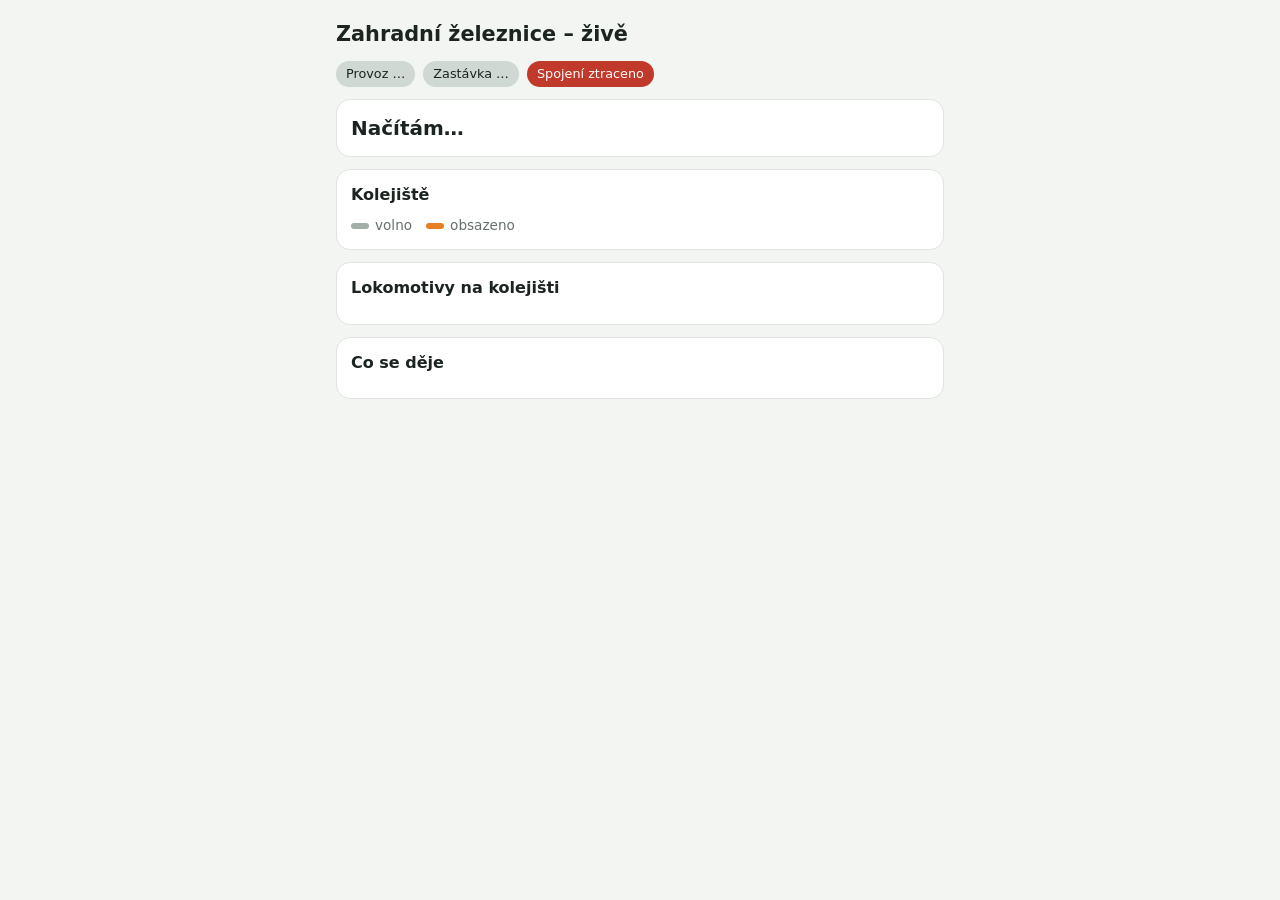
==== static/view.html @ a846a18c "graphic railway layout view" ====
<!doctype html>
<html lang="cs">
<head>
<meta charset="utf-8">
<meta name="viewport" content="width=device-width, initial-scale=1, viewport-fit=cover">
<meta name="theme-color" content="#1f6f43">
<title>Zahradní železnice – živě</title>
<link rel="stylesheet" href="/static/styl.css">
</head>
<body>
<main>
  <h1>Zahradní železnice – živě</h1>
  <div class="chips">
    <span class="chip" id="chip-provoz">Provoz …</span>
    <span class="chip" id="chip-zastavka">Zastávka …</span>
    <span class="chip hidden off" id="chip-spojeni">Spojení ztraceno</span>
  </div>

  <section class="card">
    <div class="faze" id="faze">Načítám…</div>
  </section>

  <section class="card">
    <h2>Kolejiště</h2>
    <div class="kolejiste" id="kolejiste"></div>
    <div class="legenda muted"><span>volno</span><span class="obsazeno">obsazeno</span></div>
  </section>

  <section class="card">
    <h2>Lokomotivy na kolejišti</h2>
    <div id="lokomotivy"></div>
  </section>

  <section class="card">
    <h2>Co se děje</h2>
    <div class="log" id="log"></div>
  </section>
</main>

<script src="/static/kolejiste.js"></script>
<script>
  const $ = (id) => document.getElementById(id);
  let posledniLog = "";

  function vykresli(s) {
    $("chip-spojeni").classList.add("hidden");
    $("chip-provoz").textContent = s.bezi ? "Provoz běží" : "Provoz stojí";
    $("chip-provoz").className = "chip " + (s.bezi ? "on" : "");
    $("chip-zastavka").textContent = s.zastavka_povolena ? "Zastávka v provozu" : "Zastávka mimo provoz";
    $("faze").textContent = s.faze;

    vykresliKolejiste($("kolejiste"), s.segmenty,
      Object.fromEntries(s.lokomotivy.map((l) => [l.kolej, l.jmeno])));

    $("lokomotivy").replaceChildren(...s.lokomotivy.map((l) => {
      const radek = document.createElement("div");
      radek.className = "loko";
      const jmeno = document.createElement("b");
      jmeno.textContent = `${l.jmeno} (${l.adresa})`;
      const info = document.createElement("span");
      info.className = "muted";
      info.textContent = `vyjíždí z koleje ${l.kolej} · ` + (l.rychlost > 0 ? `jede (rychlost ${l.rychlost})` : "stojí");
      radek.append(jmeno, info);
      return radek;
    }));

    const zpravy = s.log.filter(([, zprava]) => !zprava.startsWith("->"));
    const logText = JSON.stringify(zpravy);
    if (logText !== posledniLog) {
      posledniLog = logText;
      $("log").replaceChildren(...zpravy.slice().reverse().map(([cas, zprava]) => {
        const div = document.createElement("div");
        const t = document.createElement("time");
        t.textContent = cas;
        div.append(t, zprava);
        return div;
      }));
    }
  }

  async function obnov() {
    try {
      const r = await fetch("/api/stav", { cache: "no-store" });
      vykresli(await r.json());
    } catch (e) {
      $("chip-spojeni").classList.remove("hidden");
    }
  }

  obnov();
  setInterval(obnov, 1000);
</script>
</body>
</html>
---- static/styl.css ----
:root {
  --bg: #f3f5f2;
  --card: #ffffff;
  --text: #1c2420;
  --muted: #64706a;
  --line: #dfe4df;
  --accent: #1f6f43;
  --accent-text: #ffffff;
  --danger: #c0392b;
  --warn-bg: #fff4d6;
  --warn-text: #7a5600;
  --busy: #e67e22;
  --free: #cfd8d2;
  --track: #a3aea8;
}
@media (prefers-color-scheme: dark) {
  :root {
    --bg: #121614;
    --card: #1c221f;
    --text: #e6ece8;
    --muted: #94a19a;
    --line: #2c3530;
    --accent: #3fa36b;
    --accent-text: #0d1410;
    --danger: #e5584a;
    --warn-bg: #3a2f12;
    --warn-text: #f3d48a;
    --busy: #f39c3d;
    --free: #34403a;
    --track: #56635c;
  }
}
* { box-sizing: border-box; }
body {
  margin: 0;
  background: var(--bg);
  color: var(--text);
  font: 16px/1.4 system-ui, -apple-system, "Segoe UI", Roboto, sans-serif;
}
main { max-width: 640px; margin: 0 auto; padding: 16px 16px 40px; }
h1 { font-size: 1.3rem; margin: 4px 0 12px; }
h2 { font-size: 1rem; margin: 0 0 10px; }
.card {
  background: var(--card);
  border: 1px solid var(--line);
  border-radius: 14px;
  padding: 14px;
  margin-bottom: 12px;
}
.chips { display: flex; gap: 8px; flex-wrap: wrap; margin-bottom: 12px; }
.chip {
  font-size: .8rem; padding: 4px 10px; border-radius: 999px;
  background: var(--free); color: var(--text);
}
.chip.on { background: var(--accent); color: var(--accent-text); }
.chip.off { background: var(--danger); color: #fff; }
.faze { font-size: 1.25rem; font-weight: 600; }
.muted { color: var(--muted); font-size: .85rem; }
.segmenty { display: grid; grid-template-columns: repeat(2, 1fr); gap: 8px; }
.seg {
  border-radius: 10px; padding: 10px; background: var(--free);
  transition: background .2s;
}
.seg.obsazeno { background: var(--busy); color: #1a1006; }
.seg b { display: block; font-size: 1.05rem; }
.seg span { font-size: .8rem; }
.tlacitka { display: grid; gap: 8px; }
button {
  font: inherit; font-weight: 600; border: 0; border-radius: 12px;
  padding: 14px; cursor: pointer; background: var(--free); color: var(--text);
}
button.primary { background: var(--accent); color: var(--accent-text); }
button.danger { background: var(--danger); color: #fff; font-size: 1.1rem; padding: 18px; }
button:disabled { opacity: .45; cursor: default; }
.varovani {
  background: var(--warn-bg); color: var(--warn-text);
  border-radius: 10px; padding: 10px; font-size: .9rem; margin-bottom: 10px;
}
.hidden { display: none; }
label.radek {
  display: flex; justify-content: space-between; align-items: center;
  gap: 12px; padding: 8px 0; border-bottom: 1px solid var(--line);
}
label.radek:last-of-type { border-bottom: 0; }
input[type=number], select {
  width: 90px; font: inherit; padding: 8px; border-radius: 8px;
  border: 1px solid var(--line); background: var(--bg); color: var(--text); text-align: right;
}
select { width: 150px; text-align: left; }
input[type=checkbox] { width: 24px; height: 24px; accent-color: var(--accent); }
.log {
  font: .78rem/1.45 ui-monospace, Consolas, monospace;
  max-height: 260px; overflow-y: auto; white-space: pre-wrap; word-break: break-word;
}
.log time { color: var(--muted); margin-right: 6px; }
.zprava { min-height: 1.2em; font-size: .85rem; margin-top: 8px; }
.loko {
  display: flex; justify-content: space-between; align-items: baseline; flex-wrap: wrap;
  gap: 4px 12px; padding: 8px 0; border-bottom: 1px solid var(--line);
}
.loko:last-child { border-bottom: 0; }
.kolejiste svg { display: block; width: 100%; height: auto; }
.seg-kolej path {
  fill: none; stroke: var(--track); stroke-width: 7; stroke-linecap: round;
  transition: stroke .2s;
}
.seg-kolej.obsazeno path { stroke: var(--busy); }
.predel line { stroke: var(--text); stroke-width: 2.5; }
.nastupiste { fill: var(--muted); }
.popisek { fill: var(--text); font-size: 15px; font-weight: 700; }
.popisek-maly { fill: var(--muted); font-size: 11px; }
.legenda { display: flex; gap: 14px; margin-top: 6px; }
.legenda span::before {
  content: ""; display: inline-block; width: 18px; height: 6px; border-radius: 3px;
  margin-right: 6px; vertical-align: middle; background: var(--track);
}
.legenda span.obsazeno::before { background: var(--busy); }
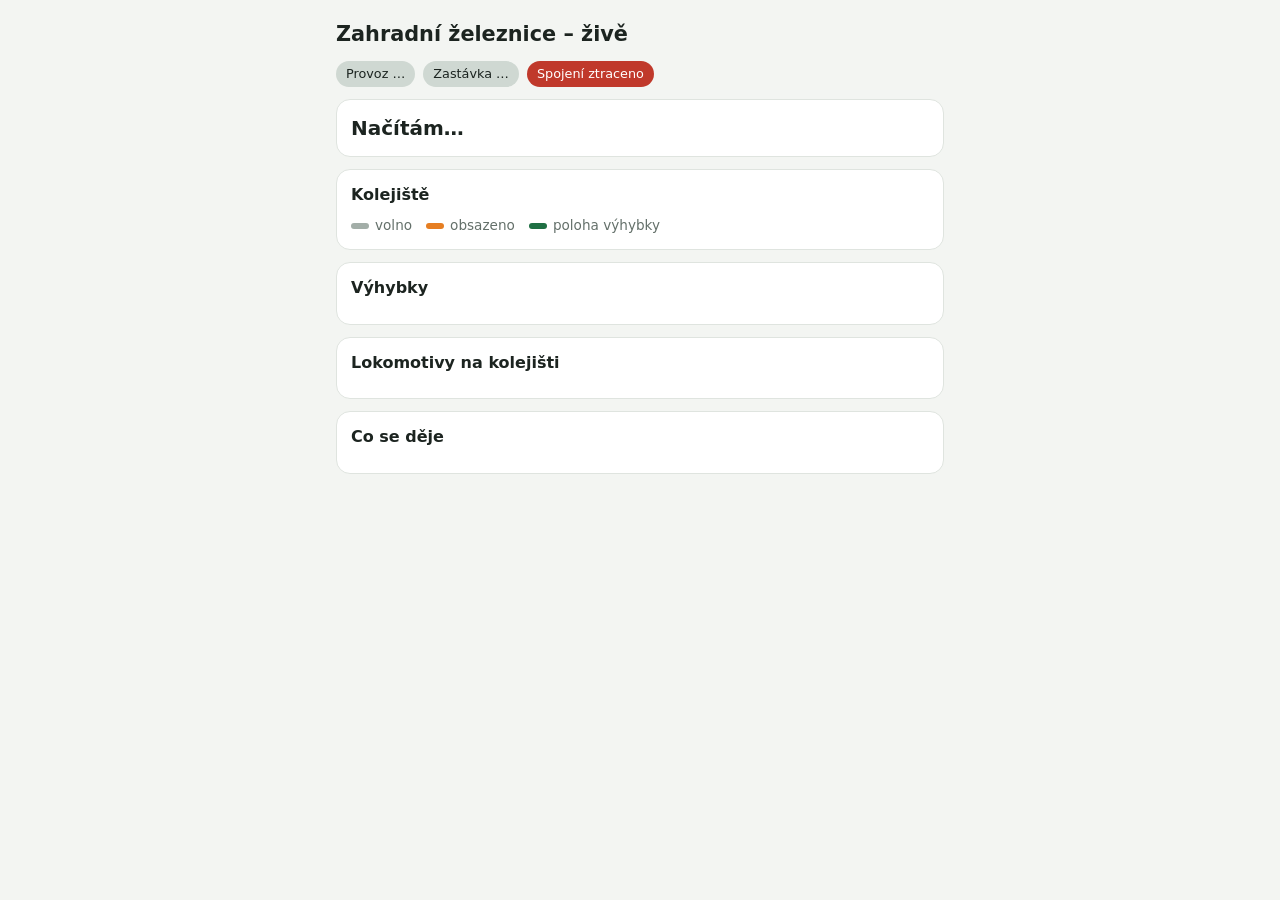
==== commit 98c7715a: "added turnouts" ====
--- a/static/view.html
+++ b/static/view.html
@@ -23,7 +23,12 @@
   <section class="card">
     <h2>Kolejiště</h2>
     <div class="kolejiste" id="kolejiste"></div>
-    <div class="legenda muted"><span>volno</span><span class="obsazeno">obsazeno</span></div>
+    <div class="legenda muted"><span>volno</span><span class="obsazeno">obsazeno</span><span class="jazyk">poloha výhybky</span></div>
+  </section>
+
+  <section class="card">
+    <h2>Výhybky</h2>
+    <div id="vyhybky"></div>
   </section>
 
   <section class="card">
@@ -50,7 +55,9 @@
     $("faze").textContent = s.faze;
 
     vykresliKolejiste($("kolejiste"), s.segmenty,
-      Object.fromEntries(s.lokomotivy.map((l) => [l.kolej, l.jmeno])));
+      Object.fromEntries(s.lokomotivy.map((l) => [l.kolej, l.jmeno])), s.vyhybky, s.vyhybky_koleje);
+
+    vykresliVyhybky($("vyhybky"), s.vyhybky, s.cesta);
 
     $("lokomotivy").replaceChildren(...s.lokomotivy.map((l) => {
       const radek = document.createElement("div");
--- a/static/styl.css
+++ b/static/styl.css
@@ -109,9 +109,14 @@
 .nastupiste { fill: var(--muted); }
 .popisek { fill: var(--text); font-size: 15px; font-weight: 700; }
 .popisek-maly { fill: var(--muted); font-size: 11px; }
-.legenda { display: flex; gap: 14px; margin-top: 6px; }
+.legenda { display: flex; flex-wrap: wrap; gap: 4px 14px; margin-top: 6px; }
 .legenda span::before {
   content: ""; display: inline-block; width: 18px; height: 6px; border-radius: 3px;
   margin-right: 6px; vertical-align: middle; background: var(--track);
 }
 .legenda span.obsazeno::before { background: var(--busy); }
+.cesta { font-weight: 600; margin-bottom: 4px; }
+.vyhybka path { fill: none; stroke: transparent; stroke-width: 4; stroke-linecap: round; }
+.vyhybka path.aktivni { stroke: var(--accent); }
+.vyhybka.neznama path { stroke: var(--muted); stroke-width: 2; stroke-dasharray: 2 3; }
+.legenda span.jazyk::before { background: var(--accent); }
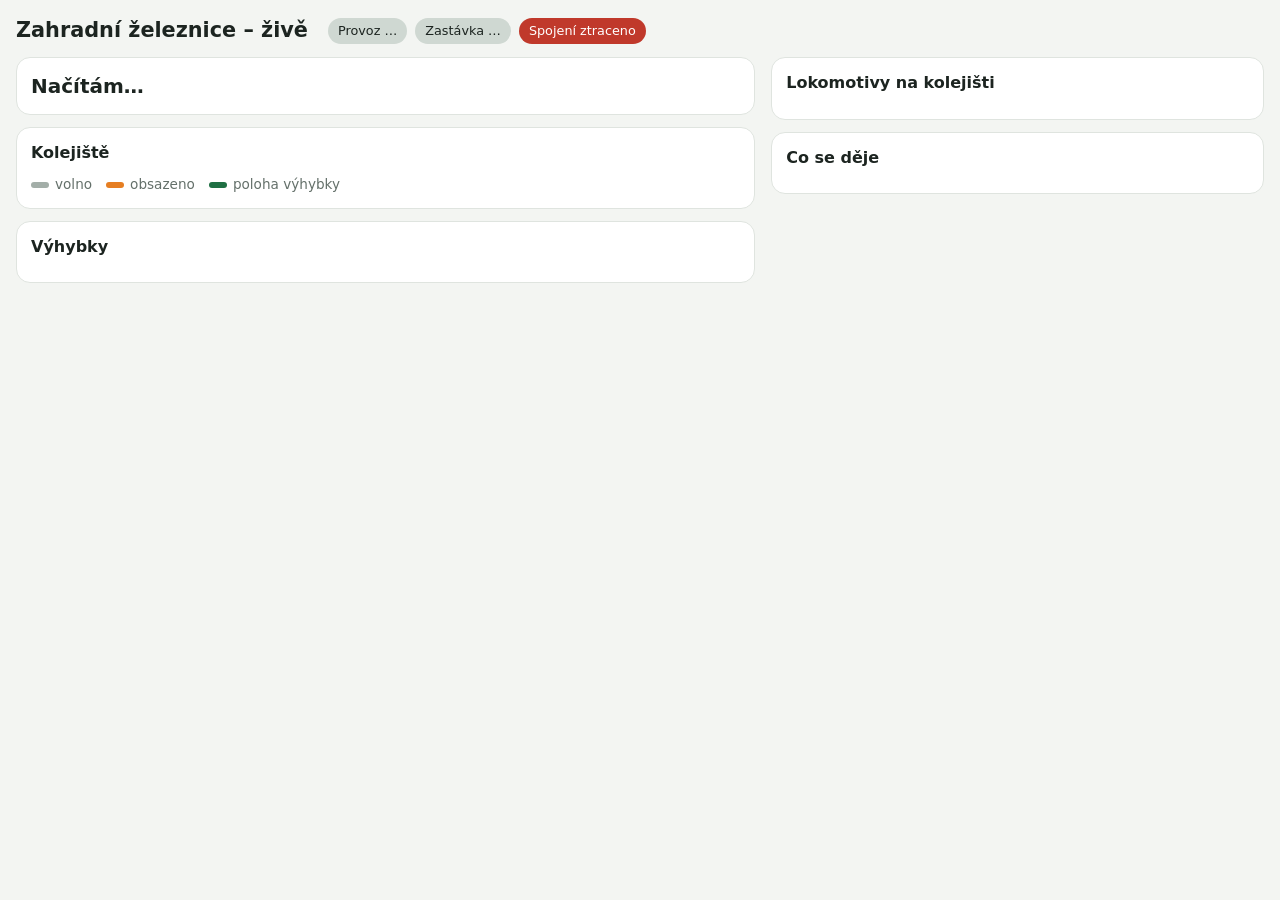
==== commit 048e6e60: "Využít širokou obrazovku na počítači Od 1000 px se stránky skládají do sloupců (od 1500 px do tří), " ====
--- a/static/view.html
+++ b/static/view.html
@@ -8,13 +8,17 @@
 <link rel="stylesheet" href="/static/styl.css">
 </head>
 <body>
-<main>
+<main class="nastenka">
+  <header>
   <h1>Zahradní železnice – živě</h1>
   <div class="chips">
     <span class="chip" id="chip-provoz">Provoz …</span>
     <span class="chip" id="chip-zastavka">Zastávka …</span>
     <span class="chip hidden off" id="chip-spojeni">Spojení ztraceno</span>
   </div>
+  </header>
+
+  <div class="sloupec-a">
 
   <section class="card">
     <div class="faze" id="faze">Načítám…</div>
@@ -31,15 +35,21 @@
     <div id="vyhybky"></div>
   </section>
 
+  </div>
+
+  <div class="sloupec-b">
   <section class="card">
     <h2>Lokomotivy na kolejišti</h2>
     <div id="lokomotivy"></div>
   </section>
+  </div>
 
+  <div class="sloupec-c">
   <section class="card">
     <h2>Co se děje</h2>
     <div class="log" id="log"></div>
   </section>
+  </div>
 </main>
 
 <script src="/static/kolejiste.js"></script>
--- a/static/styl.css
+++ b/static/styl.css
@@ -120,3 +120,37 @@
 .vyhybka path.aktivni { stroke: var(--accent); }
 .vyhybka.neznama path { stroke: var(--muted); stroke-width: 2; stroke-dasharray: 2 3; }
 .legenda span.jazyk::before { background: var(--accent); }
+
+/* Široká obrazovka: sloupce vedle sebe, ať je vše vidět bez scrollování */
+@media (min-width: 1000px) {
+  main.nastenka {
+    max-width: 1800px; padding-bottom: 8px;
+    display: grid; gap: 0 16px; align-items: start;
+    grid-template-columns: minmax(0, 3fr) minmax(0, 2fr);
+    grid-template-rows: auto auto 1fr;
+    grid-template-areas: "hlava hlava" "a b" "a c";
+  }
+  main.nastenka > header {
+    grid-area: hlava; display: flex; align-items: center; flex-wrap: wrap; gap: 8px 20px;
+    margin-bottom: 12px;
+  }
+  main.nastenka > header h1, main.nastenka > header .chips { margin: 0; }
+  .sloupec-a { grid-area: a; display: flex; flex-direction: column; }
+  /* ovládání hned pod stavem, ať je vždy po ruce */
+  .sloupec-a > .card:first-child { order: -2; }
+  .sloupec-a > .card.ovladani { order: -1; }
+  .kolejiste svg { max-height: 38vh; }
+  .sloupec-b { grid-area: b; }
+  .sloupec-c { grid-area: c; }
+  .tlacitka.ovladani { grid-template-columns: repeat(3, 1fr); }
+  .tlacitka.ovladani button.danger { padding: 14px; }
+  .log { max-height: 40vh; }
+}
+@media (min-width: 1500px) {
+  main.nastenka {
+    grid-template-columns: minmax(0, 5fr) minmax(0, 3fr) minmax(0, 3fr);
+    grid-template-rows: auto 1fr;
+    grid-template-areas: "hlava hlava hlava" "a b c";
+  }
+  .log { max-height: calc(100vh - 150px); }
+}
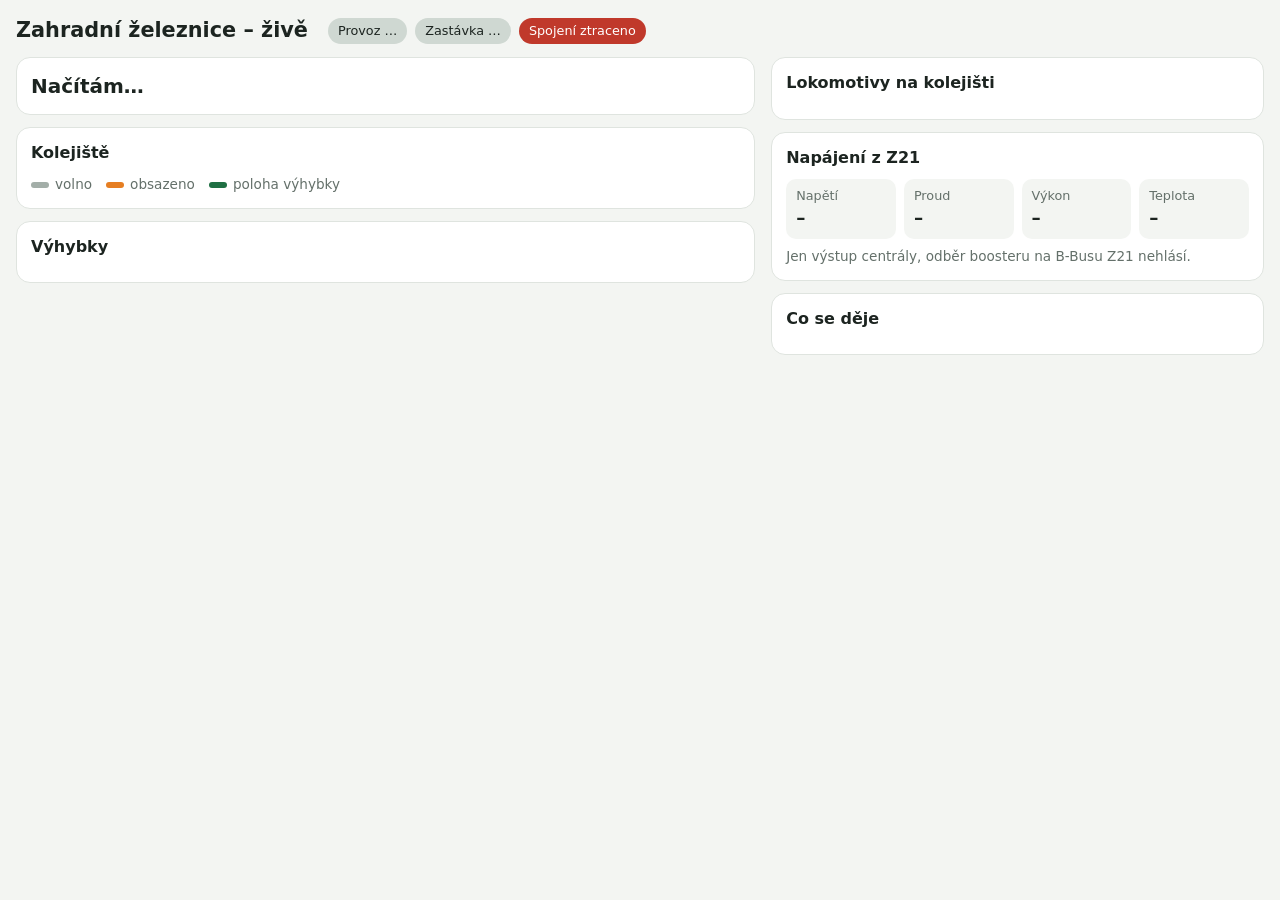
==== commit acb62cbb: "Zobrazovat napájení z Z21 i ve sledování jen pro čtení Co-Authored-By: Claude Opus 5.5 <noreply@anth" ====
--- a/static/view.html
+++ b/static/view.html
@@ -42,6 +42,17 @@
     <h2>Lokomotivy na kolejišti</h2>
     <div id="lokomotivy"></div>
   </section>
+
+  <section class="card">
+    <h2>Napájení z Z21</h2>
+    <div class="mereni">
+      <div><span>Napětí</span><b id="m-napeti">–</b></div>
+      <div><span>Proud</span><b id="m-proud">–</b></div>
+      <div><span>Výkon</span><b id="m-vykon">–</b></div>
+      <div><span>Teplota</span><b id="m-teplota">–</b></div>
+    </div>
+    <div class="muted">Jen výstup centrály, odběr boosteru na B-Busu Z21 nehlásí.</div>
+  </section>
   </div>
 
   <div class="sloupec-c">
@@ -81,6 +92,13 @@
       return radek;
     }));
 
+    const m = s.mereni;
+    const cislo = (h, des) => h.toLocaleString("cs-CZ", { minimumFractionDigits: des, maximumFractionDigits: des });
+    $("m-napeti").textContent = m ? `${cislo(m.napeti_v, 1)} V` : "–";
+    $("m-proud").textContent = m ? `${cislo(m.proud_a, 2)} A` : "–";
+    $("m-vykon").textContent = m ? `${cislo(m.vykon_w, 1)} W` : "–";
+    $("m-teplota").textContent = m ? `${m.teplota_c} °C` : "–";
+
     const zpravy = s.log.filter(([, zprava]) => !zprava.startsWith("->"));
     const logText = JSON.stringify(zpravy);
     if (logText !== posledniLog) {
--- a/static/styl.css
+++ b/static/styl.css
@@ -116,6 +116,11 @@
 }
 .legenda span.obsazeno::before { background: var(--busy); }
 .cesta { font-weight: 600; margin-bottom: 4px; }
+.mereni { display: grid; grid-template-columns: repeat(4, 1fr); gap: 8px; margin-bottom: 8px; }
+.mereni div { border-radius: 10px; padding: 8px 10px; background: var(--bg); }
+.mereni span { display: block; font-size: .8rem; color: var(--muted); }
+.mereni b { font-size: 1.15rem; font-variant-numeric: tabular-nums; white-space: nowrap; }
+@media (max-width: 420px) { .mereni { grid-template-columns: repeat(2, 1fr); } }
 .vyhybka path { fill: none; stroke: transparent; stroke-width: 4; stroke-linecap: round; }
 .vyhybka path.aktivni { stroke: var(--accent); }
 .vyhybka.neznama path { stroke: var(--muted); stroke-width: 2; stroke-dasharray: 2 3; }
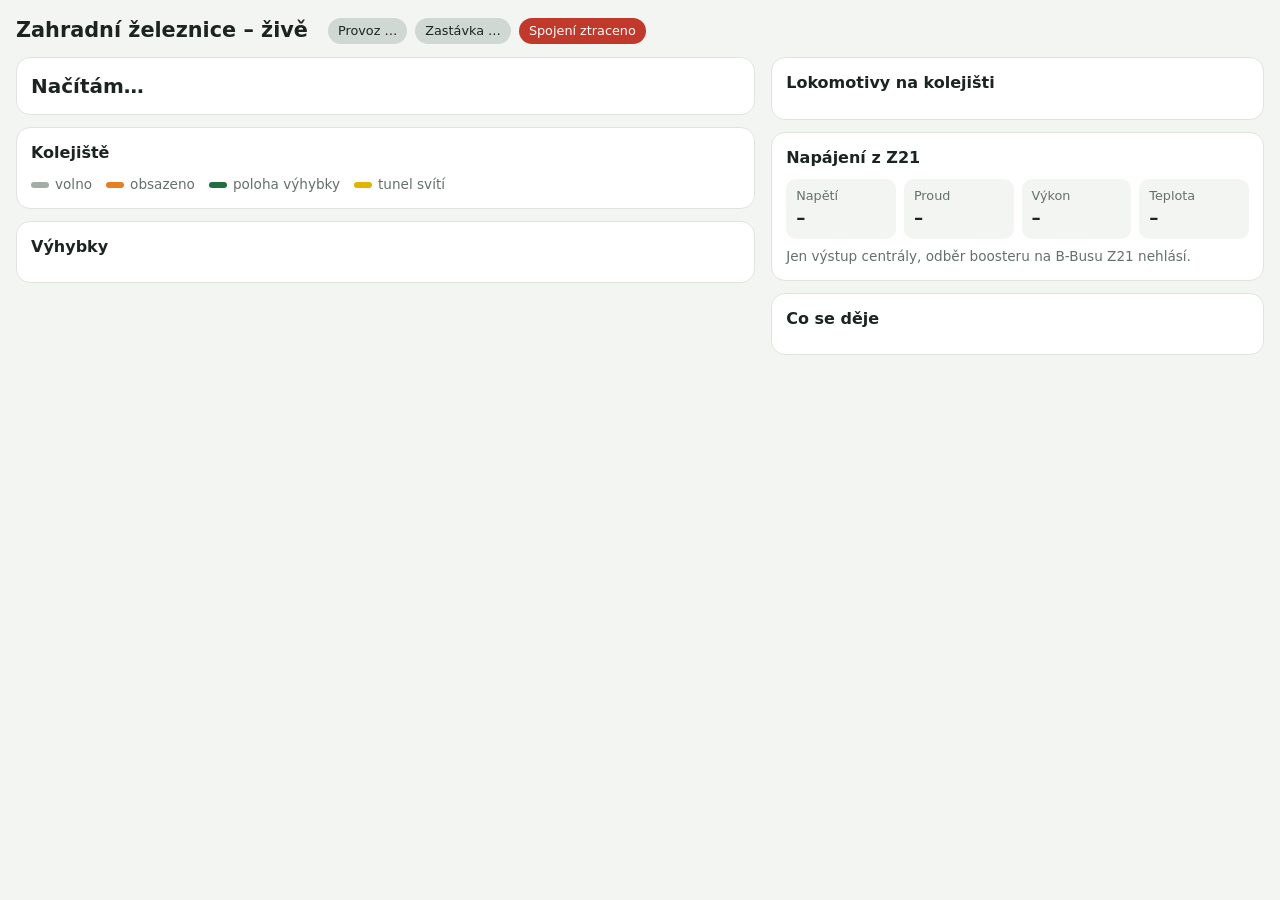
==== commit b0b218d1: "Zobrazit osvětlení tunelů na schématu kolejiště Stav funkce F1 dekodéru na adrese 3 se čte z hlášení" ====
--- a/static/view.html
+++ b/static/view.html
@@ -24,10 +24,15 @@
     <div class="faze" id="faze">Načítám…</div>
   </section>
 
+  <section class="card hidden" id="tlacitko">
+    <h2>Tlačítko u kolejiště</h2>
+    <div class="muted" id="tlacitko-info"></div>
+  </section>
+
   <section class="card">
     <h2>Kolejiště</h2>
     <div class="kolejiste" id="kolejiste"></div>
-    <div class="legenda muted"><span>volno</span><span class="obsazeno">obsazeno</span><span class="jazyk">poloha výhybky</span></div>
+    <div class="legenda muted"><span>volno</span><span class="obsazeno">obsazeno</span><span class="jazyk">poloha výhybky</span><span class="tunel">tunel svítí</span></div>
   </section>
 
   <section class="card">
@@ -72,11 +77,18 @@
     $("chip-spojeni").classList.add("hidden");
     $("chip-provoz").textContent = s.bezi ? "Provoz běží" : "Provoz stojí";
     $("chip-provoz").className = "chip " + (s.bezi ? "on" : "");
-    $("chip-zastavka").textContent = s.zastavka_povolena ? "Zastávka v provozu" : "Zastávka mimo provoz";
+    $("chip-zastavka").textContent = {
+      ano: "Zastávka v provozu", na_znameni: "Zastávka na znamení", ne: "Zastávka mimo provoz",
+    }[s.zastavka];
     $("faze").textContent = s.faze;
+    const t = s.tlacitko;
+    $("tlacitko").classList.toggle("hidden", !t.zapnute);
+    $("tlacitko-info").textContent = (t.ceka ? "Vlaky čekají ve stanici – stiskni tlačítko a jeden vyjede! " : "")
+      + `Dnes tlačítko stisklo ${t.stisky_dnes}×.`;
 
     vykresliKolejiste($("kolejiste"), s.segmenty,
-      Object.fromEntries(s.lokomotivy.map((l) => [l.kolej, l.jmeno])), s.vyhybky, s.vyhybky_koleje);
+      Object.fromEntries(s.lokomotivy.map((l) => [l.kolej, l.jmeno])), s.vyhybky, s.vyhybky_koleje,
+      s.osvetleni_tunelu);
 
     vykresliVyhybky($("vyhybky"), s.vyhybky, s.cesta);
 
--- a/static/styl.css
+++ b/static/styl.css
@@ -12,6 +12,7 @@
   --busy: #e67e22;
   --free: #cfd8d2;
   --track: #a3aea8;
+  --light: #e0b400;
 }
 @media (prefers-color-scheme: dark) {
   :root {
@@ -28,6 +29,7 @@
     --busy: #f39c3d;
     --free: #34403a;
     --track: #56635c;
+    --light: #ffd54a;
   }
 }
 * { box-sizing: border-box; }
@@ -125,6 +127,16 @@
 .vyhybka path.aktivni { stroke: var(--accent); }
 .vyhybka.neznama path { stroke: var(--muted); stroke-width: 2; stroke-dasharray: 2 3; }
 .legenda span.jazyk::before { background: var(--accent); }
+.tunely rect {
+  fill: var(--card); fill-opacity: .55; stroke: var(--muted); stroke-width: 1.5;
+  transition: fill .3s, fill-opacity .3s, stroke .3s;
+}
+.tunely.sviti rect {
+  fill: var(--light); fill-opacity: .45; stroke: var(--light);
+  filter: drop-shadow(0 0 4px var(--light));
+}
+.tunely.neznama rect { stroke-dasharray: 3 3; }
+.legenda span.tunel::before { background: var(--light); }
 
 /* Široká obrazovka: sloupce vedle sebe, ať je vše vidět bez scrollování */
 @media (min-width: 1000px) {
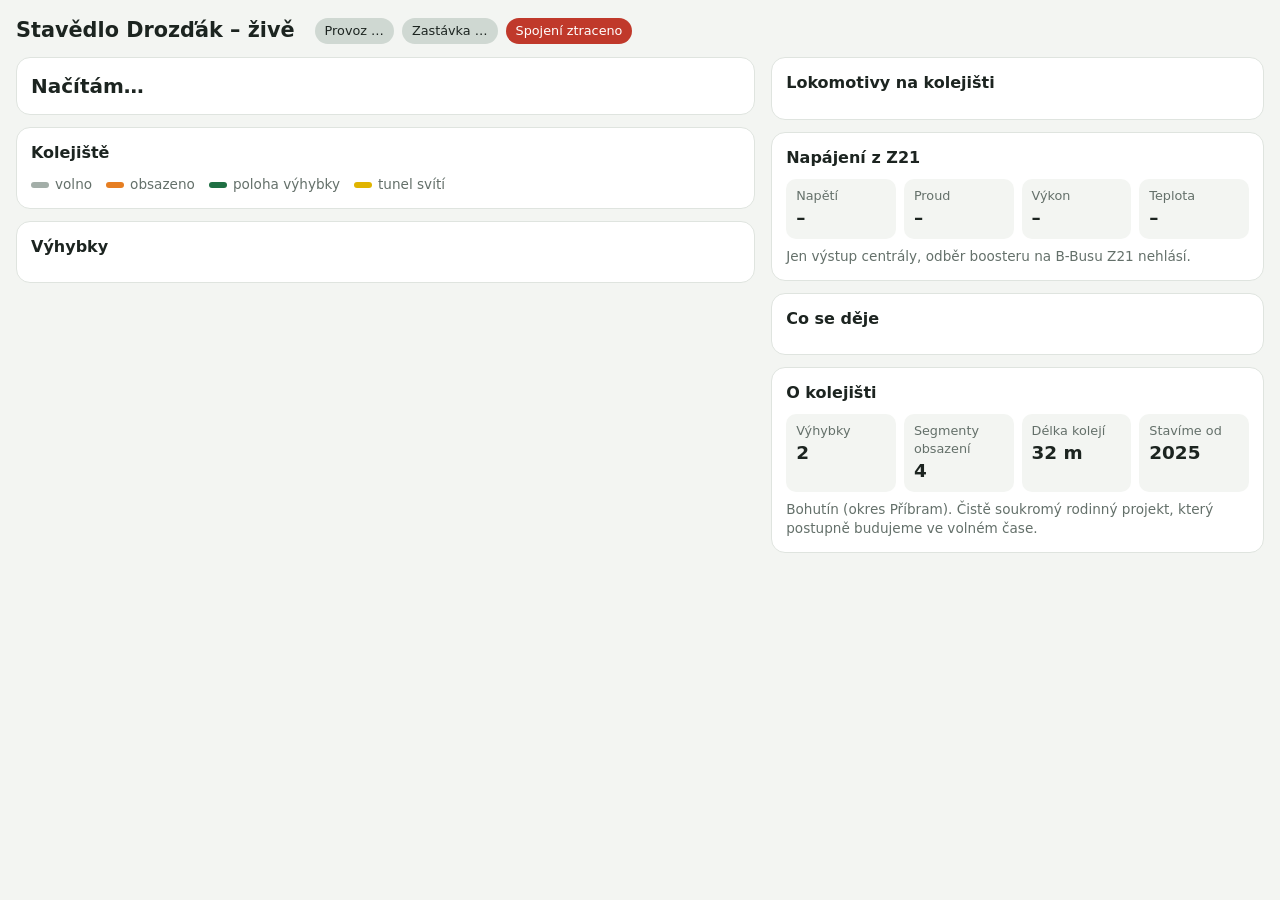
==== commit 1535ba23: "Přejmenovat na Stavědlo Drozďák a přidat popis kolejiště Co-Authored-By: Claude Opus 5.5 <noreply@an" ====
--- a/static/view.html
+++ b/static/view.html
@@ -4,13 +4,13 @@
 <meta charset="utf-8">
 <meta name="viewport" content="width=device-width, initial-scale=1, viewport-fit=cover">
 <meta name="theme-color" content="#1f6f43">
-<title>Zahradní železnice – živě</title>
+<title>Stavědlo Drozďák – živě</title>
 <link rel="stylesheet" href="/static/styl.css">
 </head>
 <body>
 <main class="nastenka">
   <header>
-  <h1>Zahradní železnice – živě</h1>
+  <h1>Stavědlo Drozďák – živě</h1>
   <div class="chips">
     <span class="chip" id="chip-provoz">Provoz …</span>
     <span class="chip" id="chip-zastavka">Zastávka …</span>
@@ -64,6 +64,17 @@
   <section class="card">
     <h2>Co se děje</h2>
     <div class="log" id="log"></div>
+  </section>
+
+  <section class="card">
+    <h2>O kolejišti</h2>
+    <div class="mereni">
+      <div><span>Výhybky</span><b>2</b></div>
+      <div><span>Segmenty obsazení</span><b>4</b></div>
+      <div><span>Délka kolejí</span><b>32 m</b></div>
+      <div><span>Stavíme od</span><b>2025</b></div>
+    </div>
+    <div class="muted">Bohutín (okres Příbram). Čistě soukromý rodinný projekt, který postupně budujeme ve volném čase.</div>
   </section>
   </div>
 </main>
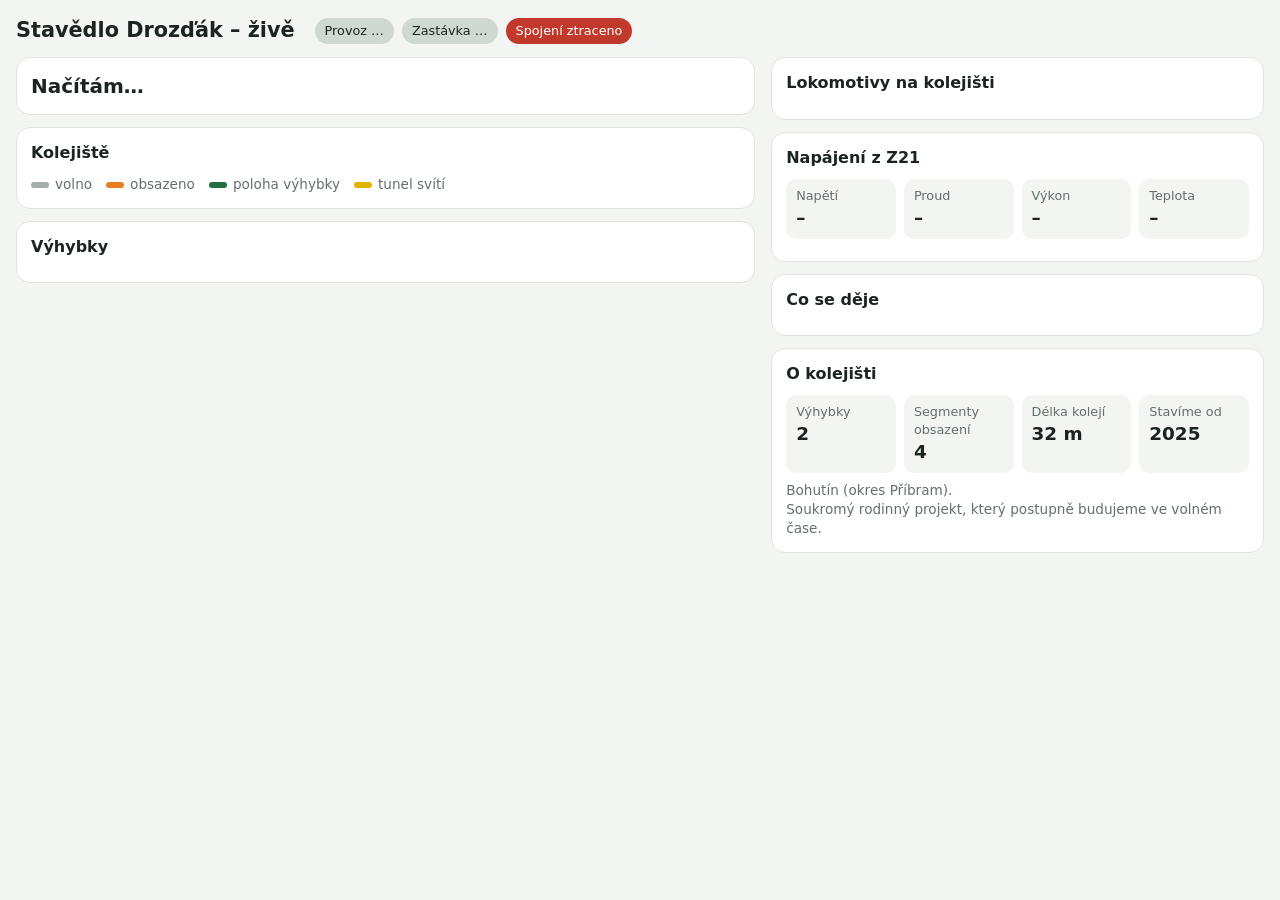
==== commit 39a97b49: "updated view.html" ====
--- a/static/view.html
+++ b/static/view.html
@@ -56,7 +56,6 @@
       <div><span>Výkon</span><b id="m-vykon">–</b></div>
       <div><span>Teplota</span><b id="m-teplota">–</b></div>
     </div>
-    <div class="muted">Jen výstup centrály, odběr boosteru na B-Busu Z21 nehlásí.</div>
   </section>
   </div>
 
@@ -74,7 +73,10 @@
       <div><span>Délka kolejí</span><b>32 m</b></div>
       <div><span>Stavíme od</span><b>2025</b></div>
     </div>
-    <div class="muted">Bohutín (okres Příbram). Čistě soukromý rodinný projekt, který postupně budujeme ve volném čase.</div>
+    <div class="muted">
+      Bohutín (okres Příbram).<br>
+      Soukromý rodinný projekt, který postupně budujeme ve volném čase.
+    </div>
   </section>
   </div>
 </main>
